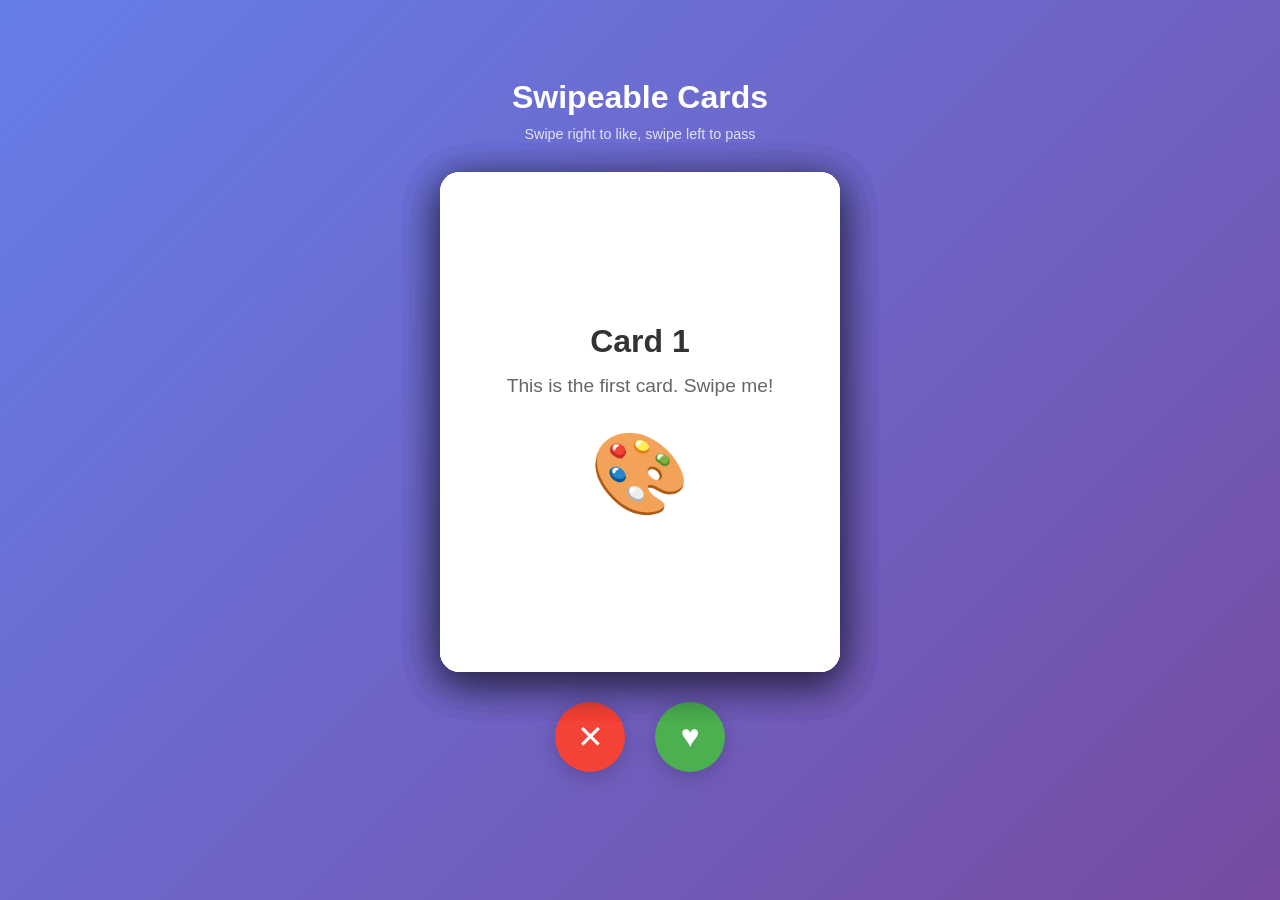
==== index.html @ 5d82cf61 "Add swipeable cards website with Tinder-like interface" ====
<!DOCTYPE html>
<html lang="en">
<head>
    <meta charset="UTF-8">
    <meta name="viewport" content="width=device-width, initial-scale=1.0">
    <title>Swipeable Cards</title>
    <link rel="stylesheet" href="styles.css">
</head>
<body>
    <div class="container">
        <h1>Swipeable Cards</h1>
        <p class="instructions">Swipe right to like, swipe left to pass</p>

        <div class="card-container">
            <div class="card" data-id="1">
                <div class="card-content">
                    <h2>Card 1</h2>
                    <p>This is the first card. Swipe me!</p>
                    <span class="emoji">🎨</span>
                </div>
            </div>
            <div class="card" data-id="2">
                <div class="card-content">
                    <h2>Card 2</h2>
                    <p>Here's another card to swipe.</p>
                    <span class="emoji">🚀</span>
                </div>
            </div>
            <div class="card" data-id="3">
                <div class="card-content">
                    <h2>Card 3</h2>
                    <p>Keep swiping!</p>
                    <span class="emoji">⚡</span>
                </div>
            </div>
            <div class="card" data-id="4">
                <div class="card-content">
                    <h2>Card 4</h2>
                    <p>Almost there...</p>
                    <span class="emoji">🌟</span>
                </div>
            </div>
            <div class="card" data-id="5">
                <div class="card-content">
                    <h2>Card 5</h2>
                    <p>Last card!</p>
                    <span class="emoji">🎉</span>
                </div>
            </div>
        </div>

        <div class="buttons">
            <button class="btn btn-nope" id="nope">✕</button>
            <button class="btn btn-like" id="like">♥</button>
        </div>

        <div class="status" id="status"></div>
    </div>

    <script src="script.js"></script>
</body>
</html>
---- styles.css ----
* {
    margin: 0;
    padding: 0;
    box-sizing: border-box;
}

body {
    font-family: -apple-system, BlinkMacSystemFont, 'Segoe UI', Roboto, Oxygen, Ubuntu, Cantarell, sans-serif;
    background: linear-gradient(135deg, #667eea 0%, #764ba2 100%);
    min-height: 100vh;
    display: flex;
    justify-content: center;
    align-items: center;
    padding: 20px;
}

.container {
    max-width: 400px;
    width: 100%;
    text-align: center;
}

h1 {
    color: white;
    margin-bottom: 10px;
    font-size: 2em;
}

.instructions {
    color: rgba(255, 255, 255, 0.8);
    margin-bottom: 30px;
    font-size: 0.9em;
}

.card-container {
    position: relative;
    width: 100%;
    height: 500px;
    margin-bottom: 30px;
}

.card {
    position: absolute;
    width: 100%;
    height: 100%;
    background: white;
    border-radius: 20px;
    box-shadow: 0 10px 40px rgba(0, 0, 0, 0.2);
    cursor: grab;
    transition: transform 0.1s ease;
    user-select: none;
}

.card:active {
    cursor: grabbing;
}

.card.swiping {
    transition: none;
}

.card.removed {
    transition: transform 0.3s ease, opacity 0.3s ease;
    opacity: 0;
}

.card-content {
    display: flex;
    flex-direction: column;
    justify-content: center;
    align-items: center;
    height: 100%;
    padding: 40px;
}

.card-content h2 {
    font-size: 2em;
    color: #333;
    margin-bottom: 15px;
}

.card-content p {
    font-size: 1.2em;
    color: #666;
    margin-bottom: 30px;
}

.emoji {
    font-size: 5em;
}

.card::before {
    content: 'LIKE';
    position: absolute;
    top: 40px;
    right: 40px;
    font-size: 3em;
    font-weight: bold;
    color: #4caf50;
    border: 5px solid #4caf50;
    padding: 10px 20px;
    border-radius: 10px;
    opacity: 0;
    transform: rotate(20deg);
    transition: opacity 0.1s ease;
}

.card::after {
    content: 'NOPE';
    position: absolute;
    top: 40px;
    left: 40px;
    font-size: 3em;
    font-weight: bold;
    color: #f44336;
    border: 5px solid #f44336;
    padding: 10px 20px;
    border-radius: 10px;
    opacity: 0;
    transform: rotate(-20deg);
    transition: opacity 0.1s ease;
}

.card.like::before {
    opacity: 1;
}

.card.nope::after {
    opacity: 1;
}

.buttons {
    display: flex;
    justify-content: center;
    gap: 30px;
    margin-bottom: 20px;
}

.btn {
    width: 70px;
    height: 70px;
    border-radius: 50%;
    border: none;
    font-size: 2em;
    cursor: pointer;
    transition: transform 0.2s ease, box-shadow 0.2s ease;
    box-shadow: 0 5px 20px rgba(0, 0, 0, 0.2);
}

.btn:hover {
    transform: scale(1.1);
    box-shadow: 0 8px 25px rgba(0, 0, 0, 0.3);
}

.btn:active {
    transform: scale(0.95);
}

.btn-nope {
    background: #f44336;
    color: white;
}

.btn-like {
    background: #4caf50;
    color: white;
}

.status {
    color: white;
    font-size: 1.2em;
    min-height: 30px;
}
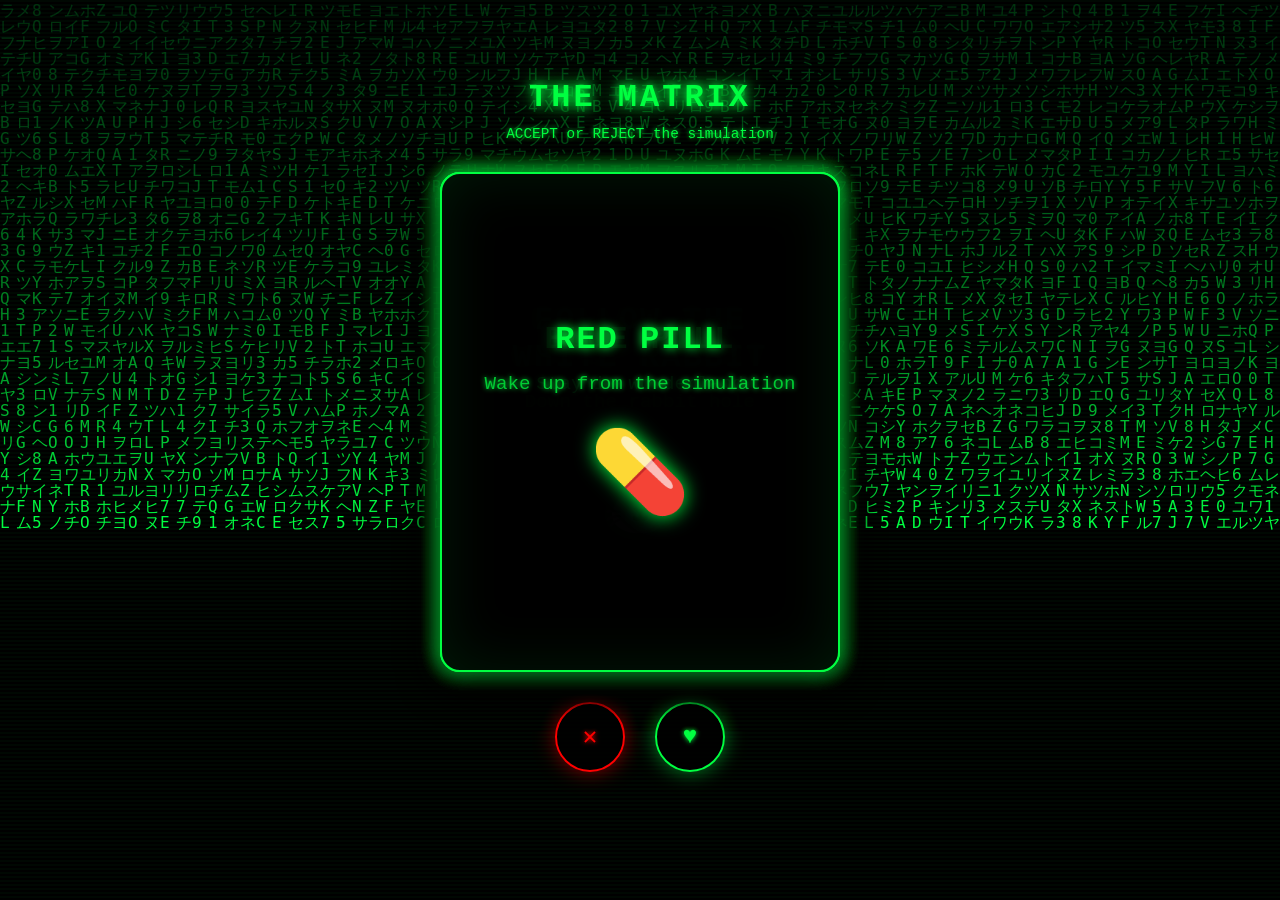
==== commit 50cc5f61: "Transform to Matrix theme with digital rain effect" ====
--- a/index.html
+++ b/index.html
@@ -3,48 +3,49 @@
 <head>
     <meta charset="UTF-8">
     <meta name="viewport" content="width=device-width, initial-scale=1.0">
-    <title>Swipeable Cards</title>
+    <title>THE MATRIX</title>
     <link rel="stylesheet" href="styles.css">
 </head>
 <body>
+    <canvas id="matrix-bg"></canvas>
     <div class="container">
-        <h1>Swipeable Cards</h1>
-        <p class="instructions">Swipe right to like, swipe left to pass</p>
+        <h1>THE MATRIX</h1>
+        <p class="instructions">ACCEPT or REJECT the simulation</p>
 
         <div class="card-container">
             <div class="card" data-id="1">
                 <div class="card-content">
-                    <h2>Card 1</h2>
-                    <p>This is the first card. Swipe me!</p>
-                    <span class="emoji">🎨</span>
+                    <h2>RED PILL</h2>
+                    <p>Wake up from the simulation</p>
+                    <span class="emoji">💊</span>
                 </div>
             </div>
             <div class="card" data-id="2">
                 <div class="card-content">
-                    <h2>Card 2</h2>
-                    <p>Here's another card to swipe.</p>
-                    <span class="emoji">🚀</span>
+                    <h2>BLUE PILL</h2>
+                    <p>Stay in wonderland</p>
+                    <span class="emoji">💊</span>
                 </div>
             </div>
             <div class="card" data-id="3">
                 <div class="card-content">
-                    <h2>Card 3</h2>
-                    <p>Keep swiping!</p>
-                    <span class="emoji">⚡</span>
+                    <h2>FOLLOW THE WHITE RABBIT</h2>
+                    <p>Down the rabbit hole</p>
+                    <span class="emoji">🐰</span>
                 </div>
             </div>
             <div class="card" data-id="4">
                 <div class="card-content">
-                    <h2>Card 4</h2>
-                    <p>Almost there...</p>
-                    <span class="emoji">🌟</span>
+                    <h2>THERE IS NO SPOON</h2>
+                    <p>Free your mind</p>
+                    <span class="emoji">🥄</span>
                 </div>
             </div>
             <div class="card" data-id="5">
                 <div class="card-content">
-                    <h2>Card 5</h2>
-                    <p>Last card!</p>
-                    <span class="emoji">🎉</span>
+                    <h2>THE ONE</h2>
+                    <p>You are the chosen one</p>
+                    <span class="emoji">🕶️</span>
                 </div>
             </div>
         </div>
--- a/styles.css
+++ b/styles.css
@@ -5,31 +5,73 @@
 }
 
 body {
-    font-family: -apple-system, BlinkMacSystemFont, 'Segoe UI', Roboto, Oxygen, Ubuntu, Cantarell, sans-serif;
-    background: linear-gradient(135deg, #667eea 0%, #764ba2 100%);
+    font-family: 'Courier New', monospace;
+    background: #000;
     min-height: 100vh;
     display: flex;
     justify-content: center;
     align-items: center;
     padding: 20px;
+    overflow: hidden;
+    position: relative;
+}
+
+body::before {
+    content: '';
+    position: fixed;
+    top: 0;
+    left: 0;
+    width: 100%;
+    height: 100%;
+    background:
+        repeating-linear-gradient(
+            0deg,
+            transparent,
+            transparent 2px,
+            rgba(0, 255, 65, 0.03) 2px,
+            rgba(0, 255, 65, 0.03) 4px
+        );
+    pointer-events: none;
+    z-index: 1;
+}
+
+#matrix-bg {
+    position: fixed;
+    top: 0;
+    left: 0;
+    width: 100%;
+    height: 100%;
+    z-index: 0;
 }
 
 .container {
     max-width: 400px;
     width: 100%;
     text-align: center;
+    position: relative;
+    z-index: 2;
 }
 
 h1 {
-    color: white;
+    color: #00ff41;
     margin-bottom: 10px;
     font-size: 2em;
+    text-shadow: 0 0 10px #00ff41, 0 0 20px #00ff41;
+    letter-spacing: 3px;
+    animation: glitch 3s infinite;
+}
+
+@keyframes glitch {
+    0%, 100% { opacity: 1; }
+    50% { opacity: 0.8; }
+    51% { opacity: 1; }
 }
 
 .instructions {
-    color: rgba(255, 255, 255, 0.8);
+    color: #00ff41;
     margin-bottom: 30px;
     font-size: 0.9em;
+    text-shadow: 0 0 5px #00ff41;
 }
 
 .card-container {
@@ -43,9 +85,13 @@
     position: absolute;
     width: 100%;
     height: 100%;
-    background: white;
+    background: rgba(0, 0, 0, 0.9);
+    border: 2px solid #00ff41;
     border-radius: 20px;
-    box-shadow: 0 10px 40px rgba(0, 0, 0, 0.2);
+    box-shadow:
+        0 0 20px rgba(0, 255, 65, 0.5),
+        0 10px 40px rgba(0, 0, 0, 0.8),
+        inset 0 0 60px rgba(0, 255, 65, 0.1);
     cursor: grab;
     transition: transform 0.1s ease;
     user-select: none;
@@ -75,50 +121,61 @@
 
 .card-content h2 {
     font-size: 2em;
-    color: #333;
+    color: #00ff41;
     margin-bottom: 15px;
+    text-shadow: 0 0 10px #00ff41;
+    letter-spacing: 2px;
 }
 
 .card-content p {
     font-size: 1.2em;
-    color: #666;
+    color: #00ff41;
     margin-bottom: 30px;
+    text-shadow: 0 0 5px #00ff41;
+    opacity: 0.8;
 }
 
 .emoji {
     font-size: 5em;
+    filter: drop-shadow(0 0 10px #00ff41);
 }
 
 .card::before {
-    content: 'LIKE';
+    content: 'ACCEPT';
     position: absolute;
     top: 40px;
     right: 40px;
-    font-size: 3em;
+    font-size: 2.5em;
     font-weight: bold;
-    color: #4caf50;
-    border: 5px solid #4caf50;
+    color: #00ff41;
+    border: 3px solid #00ff41;
     padding: 10px 20px;
-    border-radius: 10px;
+    border-radius: 5px;
     opacity: 0;
     transform: rotate(20deg);
     transition: opacity 0.1s ease;
+    text-shadow: 0 0 10px #00ff41;
+    box-shadow: 0 0 20px rgba(0, 255, 65, 0.5);
+    font-family: 'Courier New', monospace;
 }
 
 .card::after {
-    content: 'NOPE';
+    content: 'REJECT';
     position: absolute;
     top: 40px;
     left: 40px;
-    font-size: 3em;
+    font-size: 2.5em;
     font-weight: bold;
-    color: #f44336;
-    border: 5px solid #f44336;
+    color: #ff0000;
+    border: 3px solid #ff0000;
     padding: 10px 20px;
-    border-radius: 10px;
+    border-radius: 5px;
     opacity: 0;
     transform: rotate(-20deg);
     transition: opacity 0.1s ease;
+    text-shadow: 0 0 10px #ff0000;
+    box-shadow: 0 0 20px rgba(255, 0, 0, 0.5);
+    font-family: 'Courier New', monospace;
 }
 
 .card.like::before {
@@ -140,16 +197,17 @@
     width: 70px;
     height: 70px;
     border-radius: 50%;
-    border: none;
-    font-size: 2em;
+    border: 2px solid;
+    font-size: 1.5em;
     cursor: pointer;
     transition: transform 0.2s ease, box-shadow 0.2s ease;
-    box-shadow: 0 5px 20px rgba(0, 0, 0, 0.2);
+    font-family: 'Courier New', monospace;
+    font-weight: bold;
+    background: rgba(0, 0, 0, 0.8);
 }
 
 .btn:hover {
     transform: scale(1.1);
-    box-shadow: 0 8px 25px rgba(0, 0, 0, 0.3);
 }
 
 .btn:active {
@@ -157,17 +215,31 @@
 }
 
 .btn-nope {
-    background: #f44336;
-    color: white;
+    border-color: #ff0000;
+    color: #ff0000;
+    box-shadow: 0 0 20px rgba(255, 0, 0, 0.5);
+    text-shadow: 0 0 5px #ff0000;
+}
+
+.btn-nope:hover {
+    box-shadow: 0 0 30px rgba(255, 0, 0, 0.8);
 }
 
 .btn-like {
-    background: #4caf50;
-    color: white;
+    border-color: #00ff41;
+    color: #00ff41;
+    box-shadow: 0 0 20px rgba(0, 255, 65, 0.5);
+    text-shadow: 0 0 5px #00ff41;
+}
+
+.btn-like:hover {
+    box-shadow: 0 0 30px rgba(0, 255, 65, 0.8);
 }
 
 .status {
-    color: white;
+    color: #00ff41;
     font-size: 1.2em;
     min-height: 30px;
-}
+    text-shadow: 0 0 10px #00ff41;
+    letter-spacing: 2px;
+}
